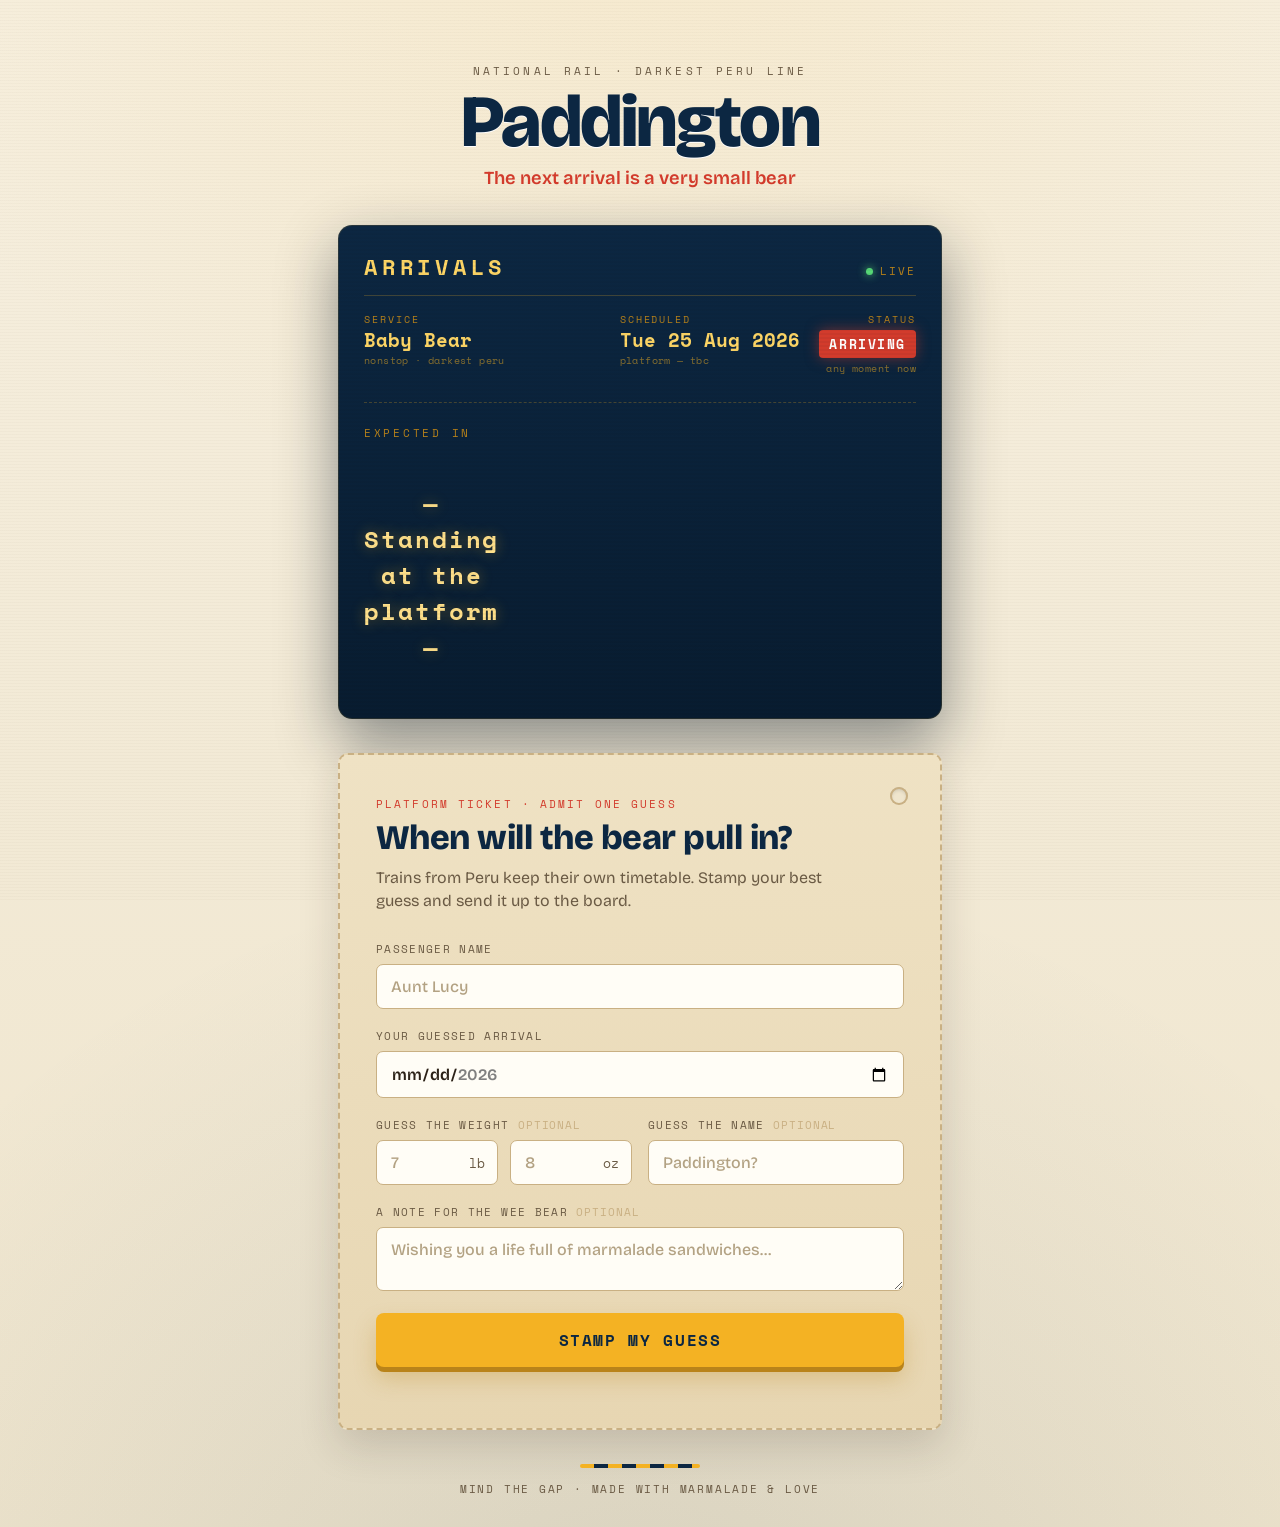
==== public/index.html @ 0357c5b4 "Host on Cloudflare Pages at babybets.themelsoms.com Move the static site into public/ and deploy via" ====
<!DOCTYPE html>
<html lang="en">
<head>
  <meta charset="UTF-8" />
  <meta name="viewport" content="width=device-width, initial-scale=1.0" />
  <title>Now Arriving — Guess the Due Date</title>
  <meta name="description" content="The next arrival at Paddington Station is a very small bear. Guess when the train gets in." />
  <link rel="preconnect" href="https://fonts.googleapis.com" />
  <link rel="preconnect" href="https://fonts.gstatic.com" crossorigin />
  <link href="https://fonts.googleapis.com/css2?family=Bricolage+Grotesque:opsz,wght@12..96,400;12..96,600;12..96,700;12..96,800&family=Space+Mono:wght@400;700&display=swap" rel="stylesheet" />
  <link rel="icon" href="data:image/svg+xml,%3Csvg xmlns='http://www.w3.org/2000/svg' viewBox='0 0 100 100'%3E%3Ctext y='.9em' font-size='90'%3E%F0%9F%9A%89%3C/text%3E%3C/svg%3E" />
  <link rel="stylesheet" href="styles.css" />
</head>
<body>
  <main class="station">

    <!-- ───── Station nameplate ───── -->
    <header class="nameboard">
      <span class="nameboard__rail">National Rail · Darkest Peru Line</span>
      <h1 class="nameboard__name">Paddington</h1>
      <span class="nameboard__sub">The next arrival is a very small bear</span>
    </header>

    <!-- ───── Signature: arrivals board ───── -->
    <section class="board" aria-label="Live arrivals board for the next baby">
      <div class="board__bar">
        <span class="board__title">Arrivals</span>
        <span class="board__live"><i></i>Live</span>
      </div>

      <div class="board__service">
        <div class="svc">
          <span class="svc__label">Service</span>
          <span class="svc__value">Baby Bear</span>
          <span class="svc__note">nonstop · darkest peru</span>
        </div>
        <div class="svc">
          <span class="svc__label">Scheduled</span>
          <span class="svc__value">Tue 25 Aug 2026</span>
          <span class="svc__note">platform &mdash; tbc</span>
        </div>
        <div class="svc svc--status">
          <span class="svc__label">Status</span>
          <span class="chip" id="status-chip">On time</span>
          <span class="svc__note" id="status-note">arrivals from Peru rarely are</span>
        </div>
      </div>

      <div class="board__expected">
        <span class="expected__caption">Expected in</span>
        <div class="flaps" id="clock">
          <div class="flap"><span class="flap__num" id="days">--</span><small>days</small></div>
          <div class="flap"><span class="flap__num" id="hours">--</span><small>hrs</small></div>
          <div class="flap"><span class="flap__num" id="minutes">--</span><small>min</small></div>
          <div class="flap"><span class="flap__num" id="seconds">--</span><small>sec</small></div>
        </div>
      </div>
    </section>

    <!-- ───── Platform ticket: the guess form ───── -->
    <section class="ticket" id="form-section">
      <span class="ticket__punch" aria-hidden="true"></span>

      <div class="ticket__head">
        <span class="ticket__eyebrow">Platform Ticket · Admit one guess</span>
        <h2 class="ticket__title">When will the bear pull in?</h2>
        <p class="ticket__lead">Trains from Peru keep their own timetable. Stamp your best guess and send it up to the board.</p>
      </div>

      <form id="guess-form" class="ticket__form" novalidate>
        <label class="field">
          <span class="field__label">Passenger name</span>
          <input type="text" name="name" id="name" placeholder="Aunt Lucy" required maxlength="60" />
        </label>

        <label class="field">
          <span class="field__label">Your guessed arrival</span>
          <input type="date" name="guess_date" id="guess_date" required min="2026-06-14" max="2026-12-31" />
        </label>

        <div class="field-row">
          <div class="field">
            <span class="field__label">Guess the weight <em>optional</em></span>
            <div class="weight-group">
              <span class="weight-unit">
                <input type="number" id="weight_lb" inputmode="numeric" min="0" max="20" step="1" placeholder="7" aria-label="Weight in pounds" />
                <span class="weight-unit__suffix">lb</span>
              </span>
              <span class="weight-unit">
                <input type="number" id="weight_oz" inputmode="numeric" min="0" max="15" step="1" placeholder="8" aria-label="Weight in ounces" />
                <span class="weight-unit__suffix">oz</span>
              </span>
            </div>
          </div>
          <label class="field">
            <span class="field__label">Guess the name <em>optional</em></span>
            <input type="text" name="name_guess" id="name_guess" placeholder="Paddington?" maxlength="40" />
          </label>
        </div>

        <label class="field">
          <span class="field__label">A note for the wee bear <em>optional</em></span>
          <textarea name="message" id="message" rows="2" placeholder="Wishing you a life full of marmalade sandwiches…" maxlength="280"></textarea>
        </label>

        <button type="submit" id="submit-btn" class="stamp-btn">Stamp my guess</button>
        <p class="status" id="status" role="status" aria-live="polite"></p>
      </form>
    </section>

    <!-- ───── Stamped confirmation ───── -->
    <section class="ticket logged hidden" id="thanks" aria-live="polite">
      <span class="ticket__punch" aria-hidden="true"></span>
      <div class="stamp" aria-hidden="true">
        <span class="stamp__top">Paddington Station</span>
        <span class="stamp__big">Guess<br />Logged</span>
        <span class="stamp__bot" id="stamp-date">— · — · —</span>
      </div>
      <h2 class="ticket__title">Your guess is on the board.</h2>
      <p class="logged__detail" id="thanks-detail"></p>
      <button type="button" id="again-btn" class="ghost-btn">Place another guess</button>
    </section>

    <footer class="platform-edge">
      <span>Mind the gap · made with marmalade &amp; love</span>
    </footer>
  </main>

  <script src="script.js"></script>
</body>
</html>
---- public/styles.css ----
/* ===========================================================
   Now Arriving — Paddington Station
   A railway arrivals board for one very small bear.
   =========================================================== */

:root {
  --platform: #0c2742;     /* rail-navy board base   */
  --platform-2: #081c30;   /* darker board           */
  --flap: #13243b;         /* split-flap tile        */
  --flap-hi: #1b3252;      /* flap top-half highlight */
  --amber: #f4b223;        /* departure-board glow   */
  --amber-dim: #b9831a;    /* dim amber              */
  --signal: #d23b2c;       /* hat red / "delayed"    */
  --ticket: #efe2c4;       /* Manila ticket stock    */
  --ticket-2: #e7d6b2;     /* ticket shade           */
  --ticket-edge: #c9b083;  /* ticket perforation     */
  --ink: #2b2117;          /* stamp ink              */
  --ink-soft: #6a5a44;     /* muted ticket text      */
  --cream: #f6efdf;        /* paper page             */
  --cream-2: #efe5cd;
  --stamp: #b53326;        /* rubber-stamp red       */

  --board-shadow: 0 24px 60px rgba(8, 22, 38, 0.45);
  --display: "Bricolage Grotesque", system-ui, sans-serif;
  --mono: "Space Mono", ui-monospace, monospace;
}

* { box-sizing: border-box; }
html, body { margin: 0; padding: 0; }

body {
  font-family: var(--display);
  color: var(--ink);
  background:
    radial-gradient(120% 80% at 50% -10%, rgba(244,178,35,0.10), transparent 55%),
    radial-gradient(120% 90% at 50% 110%, rgba(12,39,66,0.10), transparent 60%),
    linear-gradient(180deg, var(--cream) 0%, var(--cream-2) 100%);
  min-height: 100vh;
  -webkit-font-smoothing: antialiased;
}

/* faint paper grain */
body::before {
  content: "";
  position: fixed;
  inset: 0;
  pointer-events: none;
  background-image:
    repeating-linear-gradient(0deg, rgba(43,33,23,0.018) 0 1px, transparent 1px 3px);
  z-index: 0;
}

.station {
  position: relative;
  z-index: 1;
  width: 100%;
  max-width: 660px;
  margin: 0 auto;
  padding: clamp(20px, 5vw, 56px) clamp(16px, 4vw, 28px) 0;
  display: flex;
  flex-direction: column;
  gap: clamp(22px, 4vw, 34px);
}

/* ───────────── Station nameplate ───────────── */
.nameboard {
  text-align: center;
  padding: 4px 0 2px;
}
.nameboard__rail {
  display: inline-block;
  font-family: var(--mono);
  font-size: 0.7rem;
  letter-spacing: 0.28em;
  text-transform: uppercase;
  color: var(--ink-soft);
  padding-bottom: 10px;
}
.nameboard__name {
  margin: 0;
  font-size: clamp(2.6rem, 11vw, 4.6rem);
  font-weight: 800;
  font-variation-settings: "opsz" 96;
  letter-spacing: -0.02em;
  line-height: 0.92;
  color: var(--platform);
  /* enamel station-sign double border */
  text-shadow: 0 1px 0 #fff;
}
.nameboard__sub {
  display: block;
  margin-top: 10px;
  font-size: clamp(0.95rem, 2.6vw, 1.15rem);
  font-weight: 600;
  color: var(--signal);
}

/* ───────────── Arrivals board (signature) ───────────── */
.board {
  background:
    linear-gradient(180deg, var(--platform) 0%, var(--platform-2) 100%);
  border-radius: 14px;
  padding: clamp(16px, 3.4vw, 26px);
  box-shadow: var(--board-shadow), inset 0 0 0 1px rgba(244,178,35,0.12);
  color: var(--amber);
  position: relative;
  overflow: hidden;
}
/* subtle screen scanline */
.board::after {
  content: "";
  position: absolute;
  inset: 0;
  pointer-events: none;
  background: repeating-linear-gradient(0deg, rgba(0,0,0,0.10) 0 2px, transparent 2px 4px);
  opacity: 0.35;
  mix-blend-mode: multiply;
}

.board__bar {
  display: flex;
  align-items: baseline;
  justify-content: space-between;
  border-bottom: 1px solid rgba(244,178,35,0.22);
  padding-bottom: 12px;
  margin-bottom: 16px;
}
.board__title {
  font-family: var(--mono);
  font-weight: 700;
  font-size: clamp(1.05rem, 3.4vw, 1.35rem);
  letter-spacing: 0.22em;
  text-transform: uppercase;
  color: #ffd766;
}
.board__live {
  font-family: var(--mono);
  font-size: 0.68rem;
  letter-spacing: 0.18em;
  text-transform: uppercase;
  color: var(--amber-dim);
  display: inline-flex;
  align-items: center;
  gap: 7px;
}
.board__live i {
  width: 7px; height: 7px;
  border-radius: 50%;
  background: #57d977;
  box-shadow: 0 0 8px #57d977;
  animation: pulse 2s ease-in-out infinite;
}

.board__service {
  display: grid;
  grid-template-columns: minmax(0, 1.3fr) minmax(0, 1fr) auto;
  gap: 14px;
  align-items: start;
}
.svc { display: flex; flex-direction: column; gap: 3px; min-width: 0; }
.svc__label {
  font-family: var(--mono);
  font-size: 0.62rem;
  letter-spacing: 0.2em;
  text-transform: uppercase;
  color: var(--amber-dim);
}
.svc__value {
  font-family: var(--mono);
  font-size: clamp(0.95rem, 3vw, 1.18rem);
  font-weight: 700;
  color: #ffd766;
  line-height: 1.1;
}
.svc__note {
  font-family: var(--mono);
  font-size: 0.62rem;
  letter-spacing: 0.04em;
  color: rgba(244,178,35,0.55);
}
.svc--status { align-items: flex-end; text-align: right; }
.chip {
  font-family: var(--mono);
  font-weight: 700;
  font-size: 0.82rem;
  letter-spacing: 0.12em;
  text-transform: uppercase;
  color: var(--platform);
  background: var(--amber);
  padding: 4px 10px;
  border-radius: 4px;
  box-shadow: 0 0 14px rgba(244,178,35,0.45);
}
.chip.late {
  background: var(--signal);
  color: #fff;
  box-shadow: 0 0 14px rgba(210,59,44,0.5);
}

/* expected-in flap row */
.board__expected {
  margin-top: clamp(18px, 3.2vw, 26px);
  border-top: 1px dashed rgba(244,178,35,0.25);
  padding-top: clamp(16px, 3vw, 22px);
}
.expected__caption {
  display: block;
  font-family: var(--mono);
  font-size: 0.66rem;
  letter-spacing: 0.26em;
  text-transform: uppercase;
  color: var(--amber-dim);
  margin-bottom: 12px;
}
.flaps {
  display: grid;
  grid-template-columns: repeat(4, 1fr);
  gap: clamp(8px, 2vw, 14px);
}
.flap {
  position: relative;
  background: linear-gradient(180deg, var(--flap-hi) 0%, var(--flap-hi) 49.6%, var(--flap) 50.4%, var(--platform-2) 100%);
  border-radius: 8px;
  padding: clamp(12px, 2.6vw, 18px) 4px clamp(8px, 1.8vw, 12px);
  text-align: center;
  box-shadow: inset 0 1px 0 rgba(255,255,255,0.06), 0 6px 14px rgba(0,0,0,0.3);
  overflow: hidden;
}
/* the split-flap seam */
.flap::before {
  content: "";
  position: absolute;
  left: 6px; right: 6px;
  top: calc(50% - 7px);
  height: 1px;
  background: rgba(0,0,0,0.55);
  z-index: 2;
}
.flap__num {
  display: block;
  font-family: var(--mono);
  font-weight: 700;
  font-size: clamp(1.9rem, 8vw, 3rem);
  line-height: 1;
  color: #ffe08a;
  text-shadow: 0 0 12px rgba(244,178,35,0.35);
  font-variant-numeric: tabular-nums;
}
.flap small {
  display: block;
  margin-top: 7px;
  font-family: var(--mono);
  font-size: 0.6rem;
  letter-spacing: 0.18em;
  text-transform: uppercase;
  color: var(--amber-dim);
}
.flap.flip .flap__num { animation: flip 0.4s ease; }

.board__arrived {
  text-align: center;
  font-family: var(--mono);
  font-weight: 700;
  font-size: clamp(1.1rem, 4vw, 1.5rem);
  letter-spacing: 0.08em;
  color: #ffe08a;
  text-shadow: 0 0 14px rgba(244,178,35,0.4);
  padding: 8px 0 4px;
}

/* ───────────── Platform ticket (form) ───────────── */
.ticket {
  position: relative;
  background:
    linear-gradient(180deg, var(--ticket) 0%, var(--ticket-2) 100%);
  border-radius: 10px;
  padding: clamp(24px, 5vw, 38px) clamp(20px, 4.5vw, 36px) clamp(20px, 4vw, 30px);
  box-shadow: 0 16px 40px rgba(43,33,23,0.16);
  /* perforated ticket edge */
  border: 2px dashed var(--ticket-edge);
  color: var(--ink);
}
.ticket__punch {
  position: absolute;
  top: clamp(20px, 4.5vw, 32px);
  right: clamp(20px, 4.5vw, 32px);
  width: 18px; height: 18px;
  border-radius: 50%;
  background: var(--cream-2);
  box-shadow: inset 0 0 0 2px var(--ticket-edge), inset 0 2px 4px rgba(0,0,0,0.2);
}

.ticket__eyebrow {
  font-family: var(--mono);
  font-size: 0.66rem;
  letter-spacing: 0.2em;
  text-transform: uppercase;
  color: var(--signal);
}
.ticket__title {
  margin: 8px 0 0;
  font-size: clamp(1.55rem, 5.5vw, 2.15rem);
  font-weight: 800;
  letter-spacing: -0.015em;
  line-height: 1.05;
  color: var(--platform);
}
.ticket__lead {
  margin: 10px 0 0;
  font-size: 1rem;
  line-height: 1.45;
  color: var(--ink-soft);
  max-width: 46ch;
}

.ticket__form { margin-top: clamp(20px, 4vw, 28px); }

.field { display: block; margin-bottom: 18px; }
.field__label {
  display: block;
  font-family: var(--mono);
  font-size: 0.7rem;
  letter-spacing: 0.12em;
  text-transform: uppercase;
  color: var(--ink-soft);
  margin-bottom: 7px;
}
.field__label em {
  font-style: normal;
  color: var(--ticket-edge);
  letter-spacing: 0.08em;
}

.field input,
.field select,
.field textarea {
  display: block;
  width: 100%;
  min-width: 0;
  -webkit-appearance: none;
  appearance: none;
  padding: 12px 14px;
  font-family: var(--display);
  font-size: 1rem;
  font-weight: 600;
  color: var(--ink);
  background: #fffdf6;
  border: 1.5px solid var(--ticket-edge);
  border-radius: 7px;
  transition: border-color 0.15s, box-shadow 0.15s;
}
.field textarea { resize: vertical; font-weight: 500; }

/* iOS renders date inputs with an intrinsic min-width that overflows the
   ticket; resetting appearance (above) lets width:100% apply, and these keep
   the value left-aligned and the calendar picker tucked to the right. */
.field input[type="date"] { min-height: 47px; }
.field input[type="date"]::-webkit-date-and-time-value { text-align: left; margin: 0; }
.field input[type="date"]::-webkit-calendar-picker-indicator { margin-left: auto; }
.field input:focus,
.field select:focus,
.field textarea:focus {
  outline: none;
  border-color: var(--signal);
  box-shadow: 0 0 0 3px rgba(210,59,44,0.16);
}
.field input::placeholder,
.field textarea::placeholder { color: #b3a283; font-weight: 500; }

.field-row { display: flex; gap: 16px; flex-wrap: wrap; }
.field-row .field { flex: 1 1 200px; }

/* weight split into lb + oz */
.weight-group { display: flex; gap: 12px; }
.weight-unit { position: relative; flex: 1; min-width: 0; }
.weight-unit input { padding-right: 36px; }
.weight-unit__suffix {
  position: absolute;
  right: 13px;
  top: 50%;
  transform: translateY(-50%);
  font-family: var(--mono);
  font-size: 0.82rem;
  color: var(--ink-soft);
  pointer-events: none;
}
/* hide native number spinners for a clean ticket field */
.weight-unit input::-webkit-outer-spin-button,
.weight-unit input::-webkit-inner-spin-button {
  -webkit-appearance: none;
  margin: 0;
}
.weight-unit input[type="number"] {
  -moz-appearance: textfield;
  appearance: textfield;
}

/* stamp button */
.stamp-btn {
  width: 100%;
  margin-top: 4px;
  padding: 15px 18px;
  font-family: var(--mono);
  font-weight: 700;
  font-size: 1.02rem;
  letter-spacing: 0.1em;
  text-transform: uppercase;
  cursor: pointer;
  color: var(--platform);
  background: var(--amber);
  border: none;
  border-radius: 8px;
  box-shadow: 0 5px 0 var(--amber-dim), 0 12px 22px rgba(185,131,26,0.3);
  transition: transform 0.08s, box-shadow 0.08s, filter 0.12s;
}
.stamp-btn:hover { filter: brightness(1.04); }
.stamp-btn:active { transform: translateY(4px); box-shadow: 0 1px 0 var(--amber-dim); }
.stamp-btn:disabled { opacity: 0.6; cursor: progress; }

.status {
  text-align: center;
  min-height: 1.2em;
  margin: 14px 0 0;
  font-family: var(--mono);
  font-size: 0.85rem;
  letter-spacing: 0.02em;
}
.status.error { color: var(--signal); }
.status.ok { color: var(--ink-soft); }

/* ───────────── Stamped confirmation ───────────── */
.logged { text-align: center; }
.logged__detail {
  margin: 12px auto 0;
  max-width: 44ch;
  font-size: 1.05rem;
  line-height: 1.5;
  color: var(--ink-soft);
}
.logged .ticket__title { margin-top: 18px; }

.stamp {
  display: inline-flex;
  flex-direction: column;
  align-items: center;
  justify-content: center;
  gap: 2px;
  width: 168px;
  height: 168px;
  border-radius: 50%;
  border: 4px double var(--stamp);
  color: var(--stamp);
  transform: rotate(-9deg);
  box-shadow: inset 0 0 0 2px rgba(181,51,38,0.35);
  /* worn-ink texture */
  background:
    radial-gradient(circle at 35% 30%, rgba(255,255,255,0.5) 0 18%, transparent 40%);
  mix-blend-mode: multiply;
  animation: thunk 0.5s cubic-bezier(.2,1.4,.4,1) both;
}
.stamp__top, .stamp__bot {
  font-family: var(--mono);
  font-size: 0.62rem;
  letter-spacing: 0.16em;
  text-transform: uppercase;
}
.stamp__big {
  font-family: var(--mono);
  font-weight: 700;
  font-size: 1.55rem;
  line-height: 1;
  letter-spacing: 0.04em;
  text-transform: uppercase;
  margin: 4px 0;
}

.ghost-btn {
  margin-top: 22px;
  padding: 11px 22px;
  font-family: var(--mono);
  font-weight: 700;
  font-size: 0.82rem;
  letter-spacing: 0.08em;
  text-transform: uppercase;
  cursor: pointer;
  color: var(--platform);
  background: transparent;
  border: 1.5px solid var(--platform);
  border-radius: 7px;
  transition: background 0.15s, color 0.15s;
}
.ghost-btn:hover { background: var(--platform); color: var(--ticket); }

/* ───────────── Platform-edge footer ───────────── */
.platform-edge {
  text-align: center;
  padding: 8px 0 30px;
  margin-top: -8px;
}
.platform-edge span {
  font-family: var(--mono);
  font-size: 0.7rem;
  letter-spacing: 0.16em;
  text-transform: uppercase;
  color: var(--ink-soft);
  position: relative;
  padding-top: 16px;
  display: inline-block;
}
.platform-edge span::before {
  content: "";
  position: absolute;
  top: 0; left: 50%;
  transform: translateX(-50%);
  width: 120px; height: 4px;
  border-radius: 2px;
  background: repeating-linear-gradient(90deg, var(--amber) 0 14px, var(--platform) 14px 28px);
}

.stamp-btn:focus-visible,
.ghost-btn:focus-visible {
  outline: 3px solid var(--signal);
  outline-offset: 3px;
}

.hidden { display: none !important; }

/* ───────────── Motion ───────────── */
@keyframes pulse {
  0%, 100% { opacity: 1; }
  50% { opacity: 0.35; }
}
@keyframes flip {
  0%   { transform: translateY(-8%) scaleY(0.62); opacity: 0.4; }
  55%  { transform: translateY(2%) scaleY(1.05); opacity: 1; }
  100% { transform: translateY(0) scaleY(1); }
}
@keyframes thunk {
  0%   { transform: rotate(-9deg) scale(2.1); opacity: 0; }
  60%  { transform: rotate(-9deg) scale(0.92); opacity: 1; }
  100% { transform: rotate(-9deg) scale(1); }
}

@media (prefers-reduced-motion: reduce) {
  .board__live i { animation: none; }
  .flap.flip .flap__num { animation: none; }
  .stamp { animation: none; }
}

/* ───────────── Responsive ───────────── */
@media (max-width: 520px) {
  .board__service {
    grid-template-columns: minmax(0, 1fr) minmax(0, 1fr);
    gap: 16px 12px;
  }
  .svc--status {
    grid-column: 1 / -1;
    flex-direction: row;
    align-items: center;
    justify-content: space-between;
    text-align: left;
    border-top: 1px dashed rgba(244,178,35,0.2);
    padding-top: 12px;
  }
  .svc--status .svc__label { order: 0; }
}
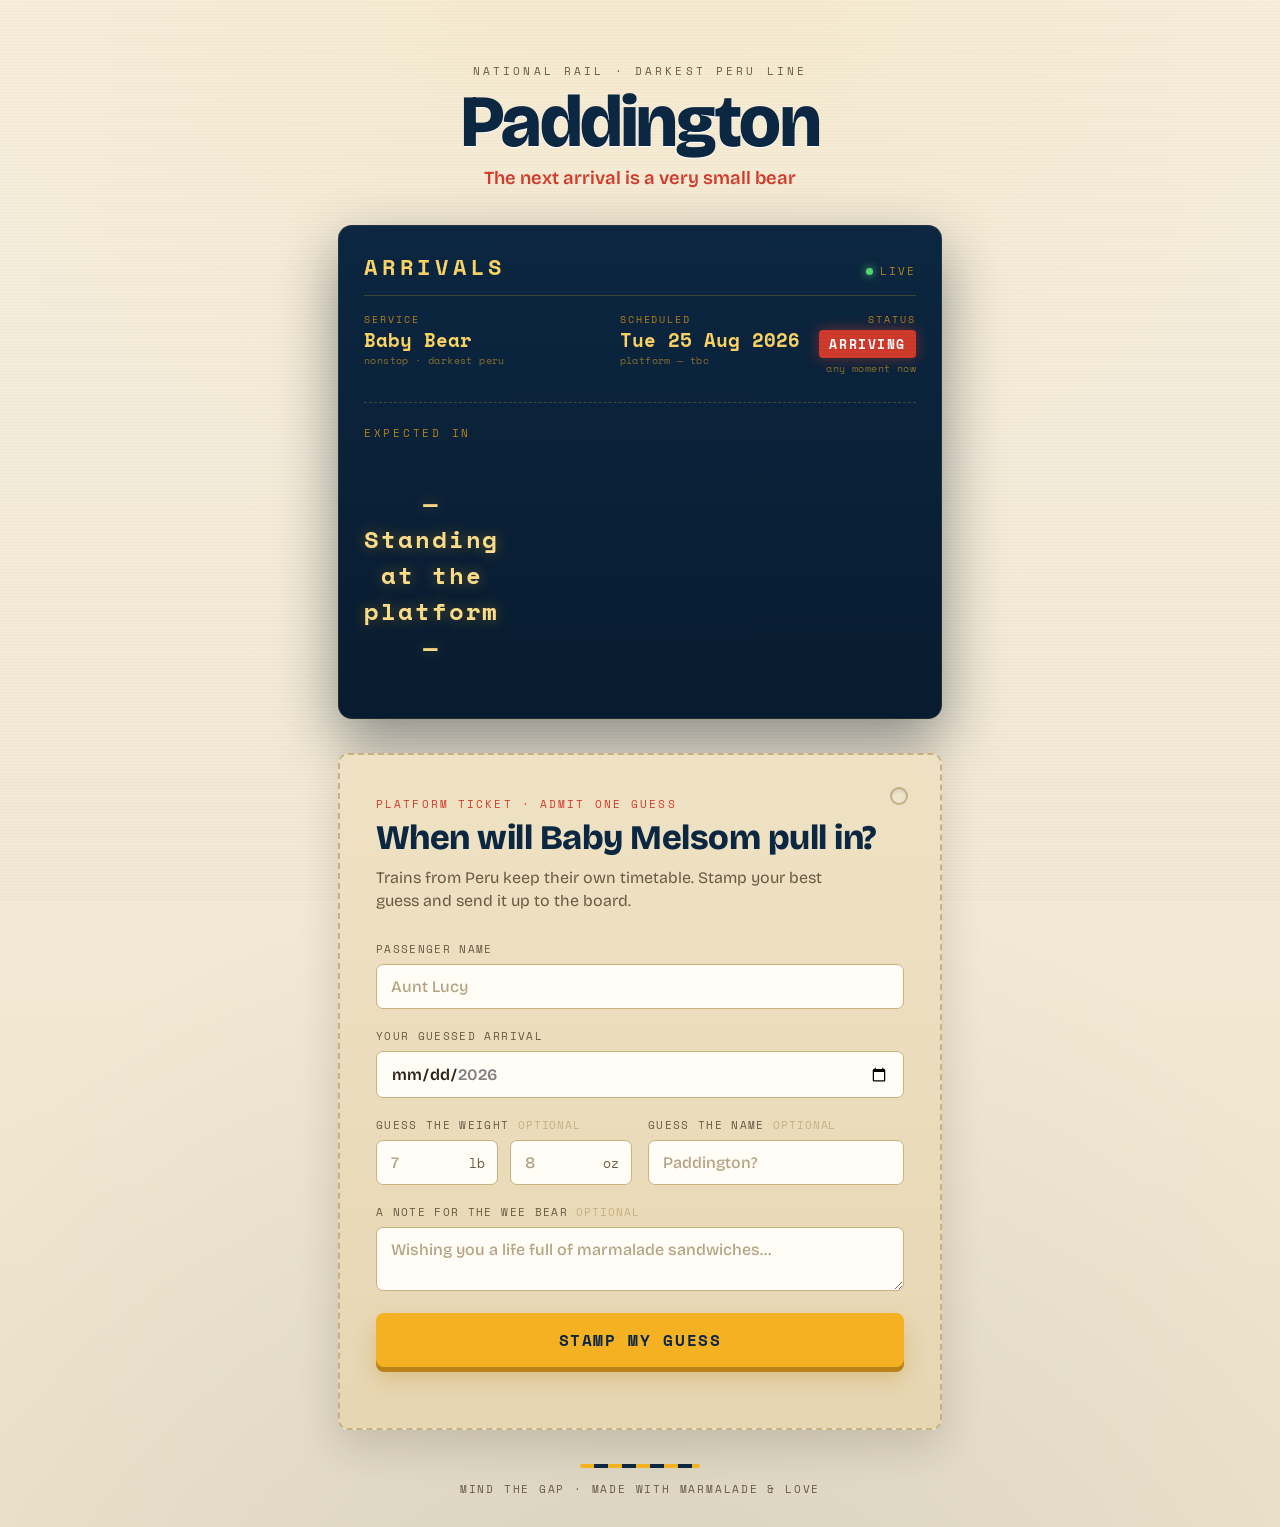
==== commit 66ed2a2e: "Reword ticket title to "When will Baby Melsom pull in?" Co-Authored-By: Claude Opus 4.8 <noreply@ant" ====
--- a/public/index.html
+++ b/public/index.html
@@ -63,7 +63,7 @@
 
       <div class="ticket__head">
         <span class="ticket__eyebrow">Platform Ticket · Admit one guess</span>
-        <h2 class="ticket__title">When will the bear pull in?</h2>
+        <h2 class="ticket__title">When will Baby Melsom pull in?</h2>
         <p class="ticket__lead">Trains from Peru keep their own timetable. Stamp your best guess and send it up to the board.</p>
       </div>
 
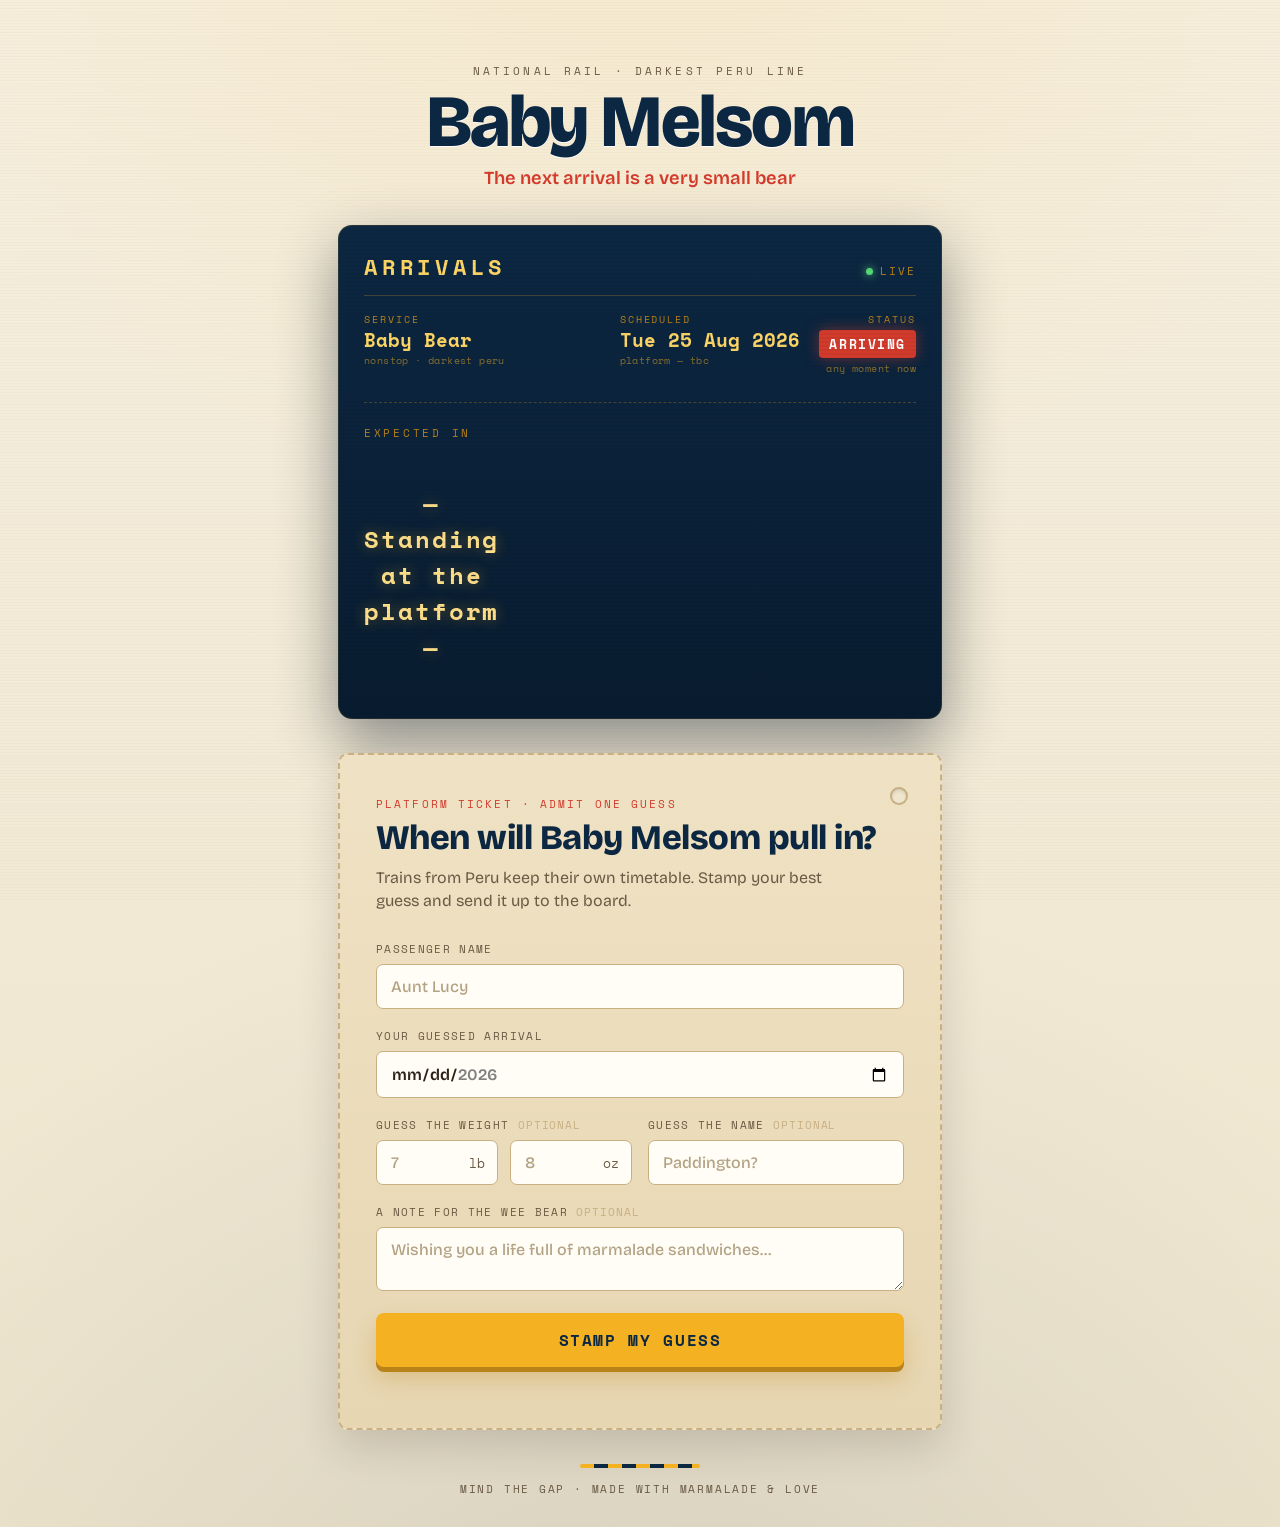
==== commit 7b958db8: "Rename station nameplate from "Paddington" to "Baby Melsom" Co-Authored-By: Claude Opus 4.8 <noreply" ====
--- a/public/index.html
+++ b/public/index.html
@@ -17,7 +17,7 @@
     <!-- ───── Station nameplate ───── -->
     <header class="nameboard">
       <span class="nameboard__rail">National Rail · Darkest Peru Line</span>
-      <h1 class="nameboard__name">Paddington</h1>
+      <h1 class="nameboard__name">Baby Melsom</h1>
       <span class="nameboard__sub">The next arrival is a very small bear</span>
     </header>
 
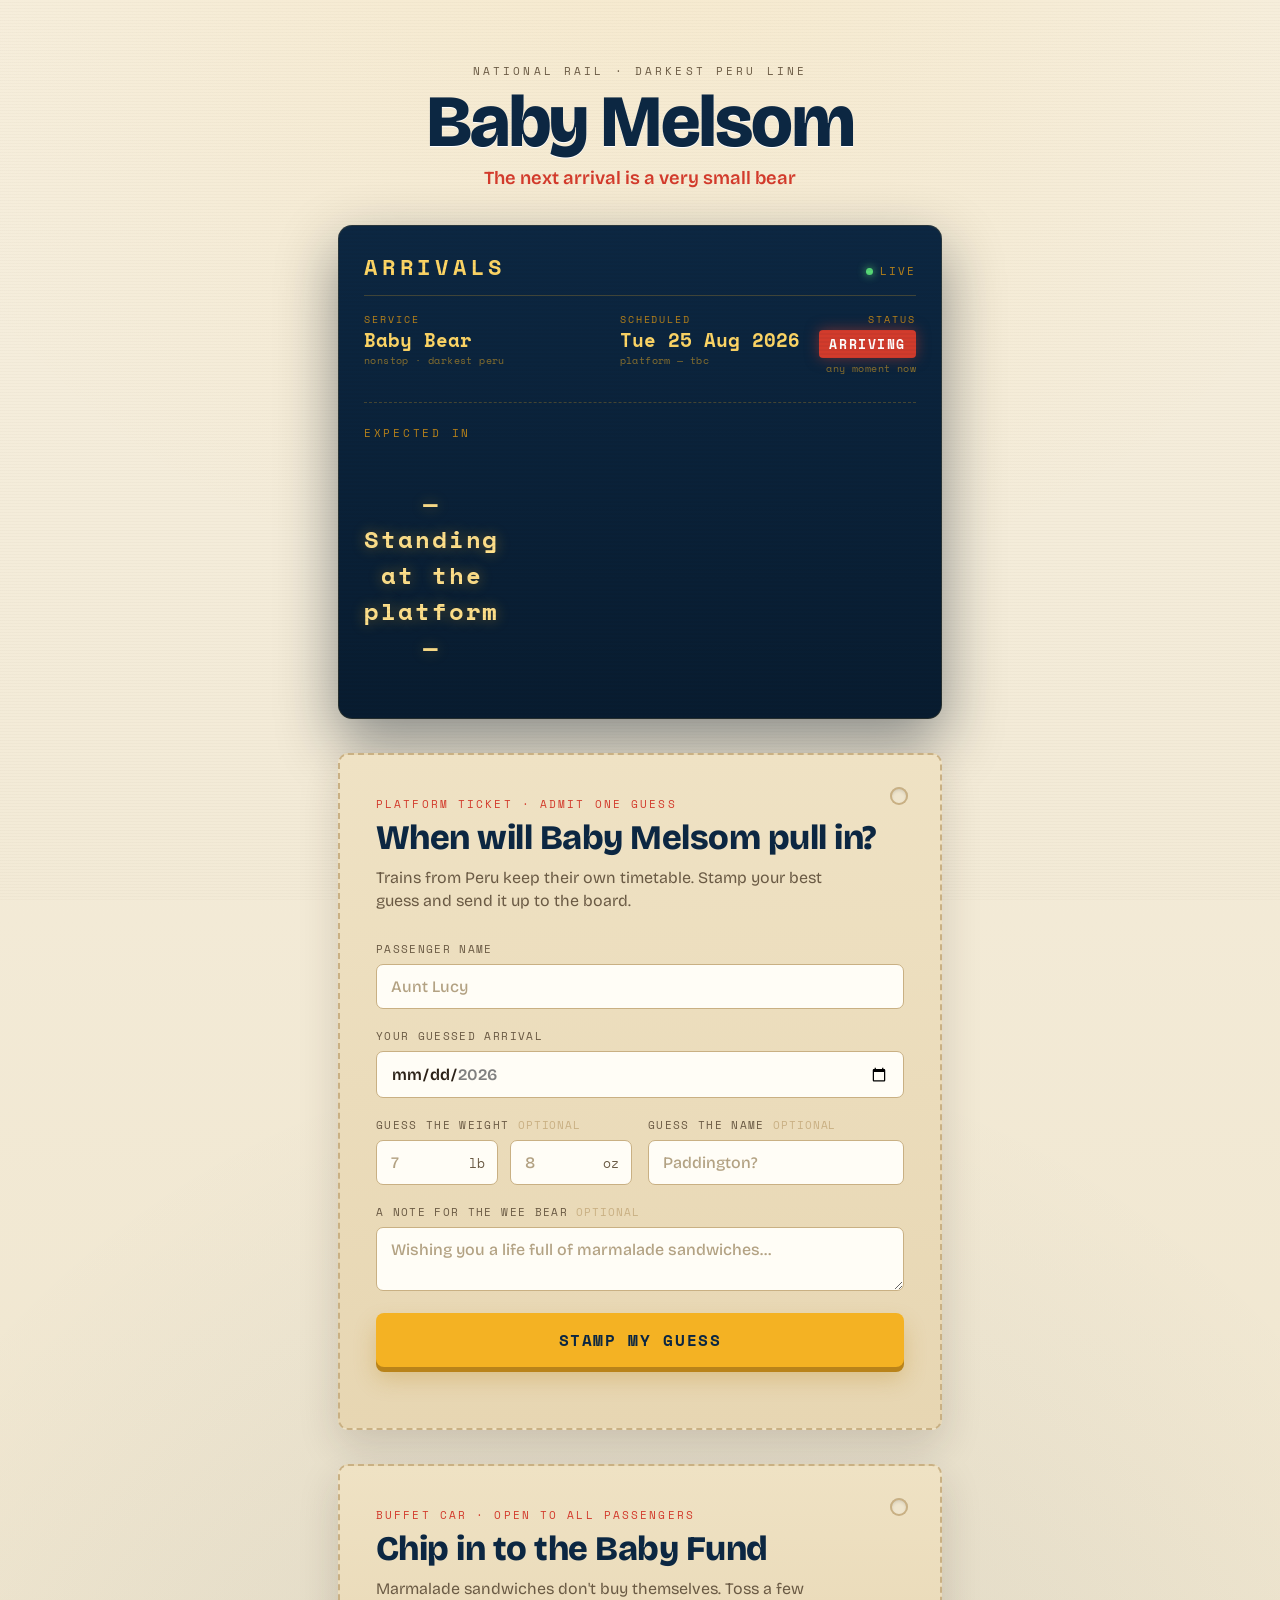
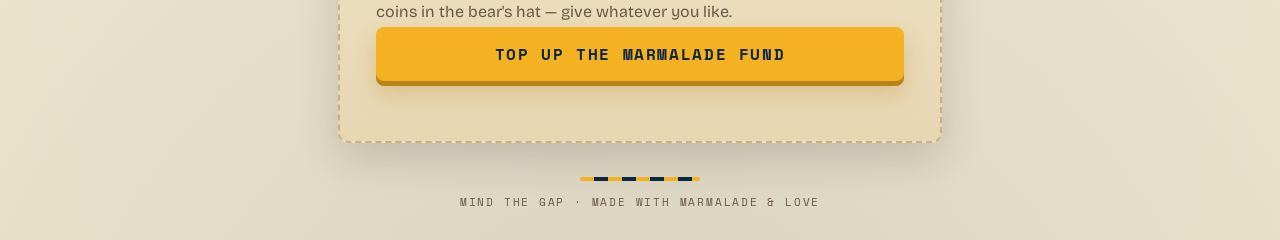
==== commit 69221cb5: "Add Stripe Baby Fund donation section A pay-what-you-want Stripe Payment Link (USD) drives a new 'Bu" ====
--- a/public/index.html
+++ b/public/index.html
@@ -121,6 +121,19 @@
       <button type="button" id="again-btn" class="ghost-btn">Place another guess</button>
     </section>
 
+    <!-- ───── Buffet car: the baby fund ───── -->
+    <section class="ticket fund" id="fund-section">
+      <span class="ticket__punch" aria-hidden="true"></span>
+      <div class="ticket__head">
+        <span class="ticket__eyebrow">Buffet Car · Open to all passengers</span>
+        <h2 class="ticket__title">Chip in to the Baby Fund</h2>
+        <p class="ticket__lead">Marmalade sandwiches don't buy themselves. Toss a
+          few coins in the bear's hat &mdash; give whatever you like.</p>
+      </div>
+      <a href="#" id="donate-btn" class="stamp-btn" rel="noopener" target="_blank">Top up the marmalade fund</a>
+      <p class="status" id="fund-status" role="status" aria-live="polite"></p>
+    </section>
+
     <footer class="platform-edge">
       <span>Mind the gap · made with marmalade &amp; love</span>
     </footer>
--- a/public/styles.css
+++ b/public/styles.css
@@ -416,6 +416,15 @@
 .stamp-btn:hover { filter: brightness(1.04); }
 .stamp-btn:active { transform: translateY(4px); box-shadow: 0 1px 0 var(--amber-dim); }
 .stamp-btn:disabled { opacity: 0.6; cursor: progress; }
+
+/* Anchor styled as the stamp button (Baby Fund donate link) */
+a.stamp-btn {
+  display: block;
+  box-sizing: border-box;
+  text-align: center;
+  text-decoration: none;
+}
+a.stamp-btn.is-disabled { opacity: 0.6; cursor: not-allowed; pointer-events: none; }
 
 .status {
   text-align: center;
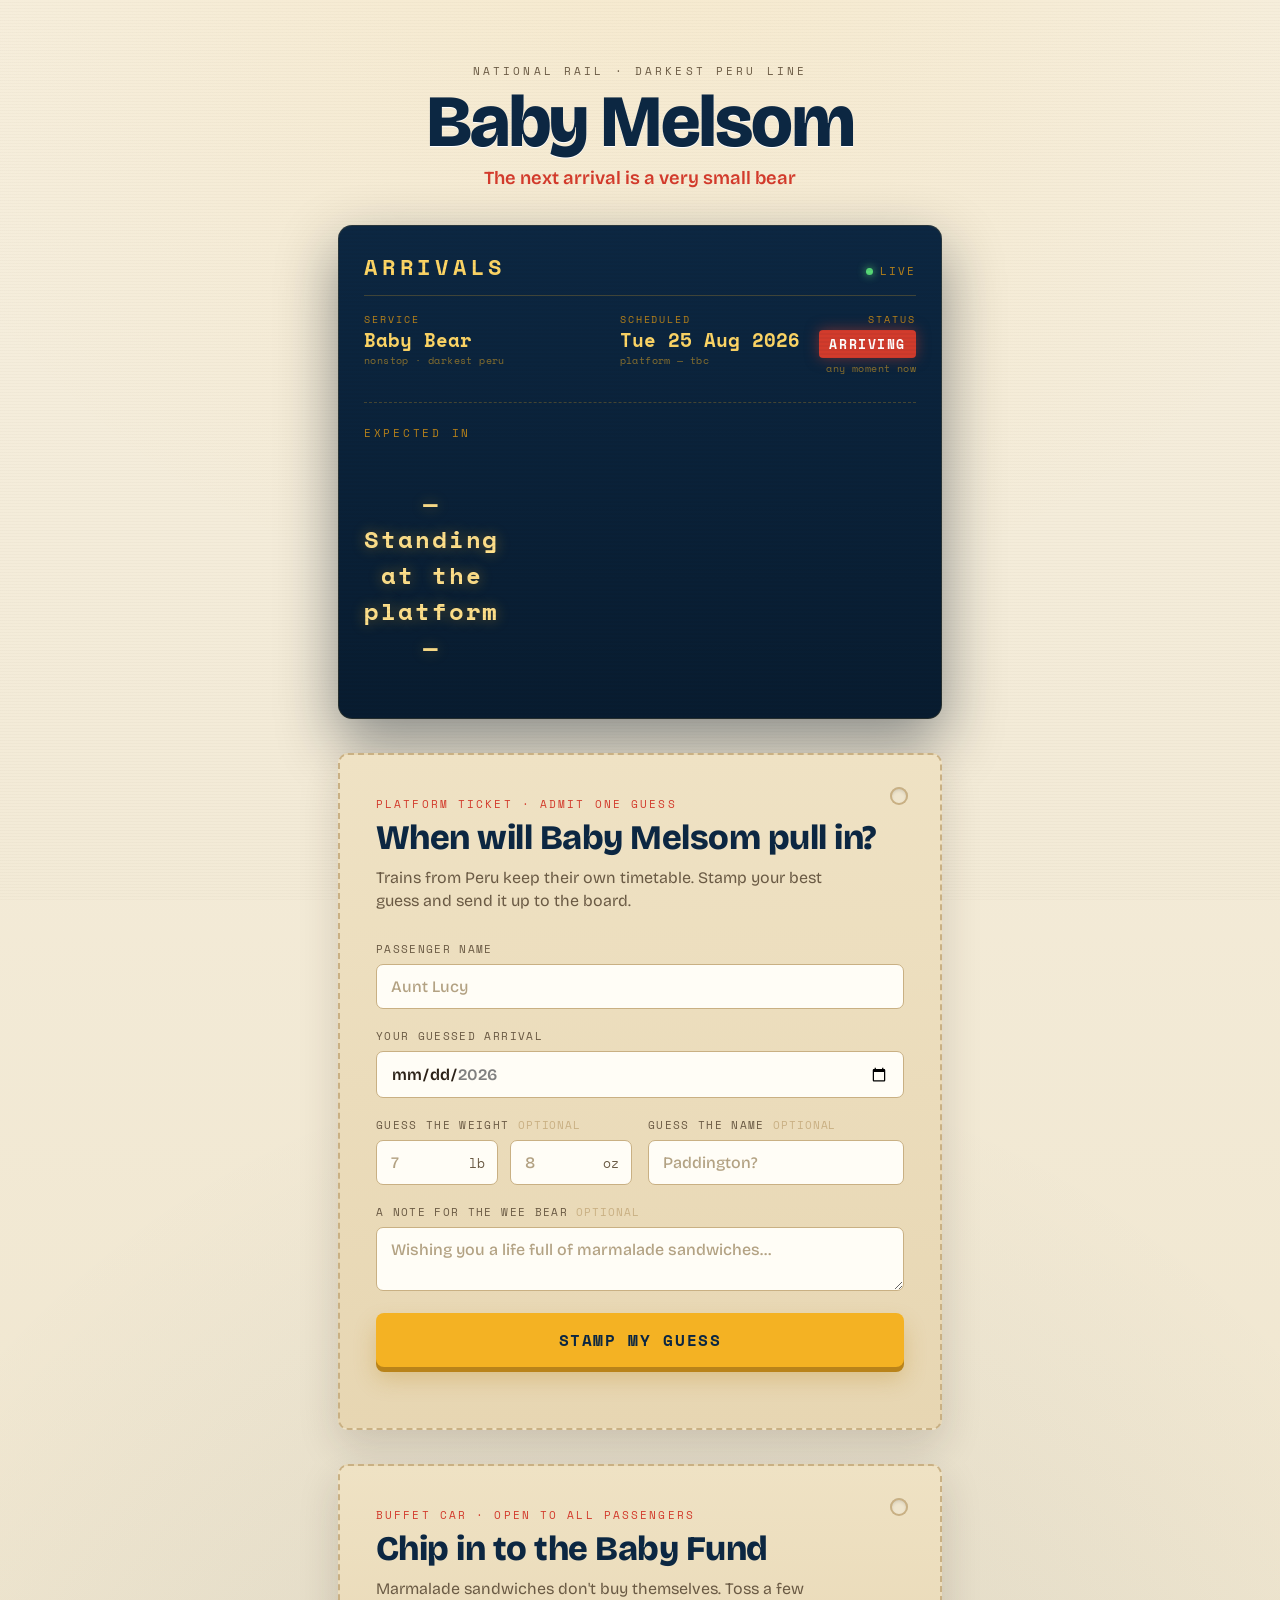
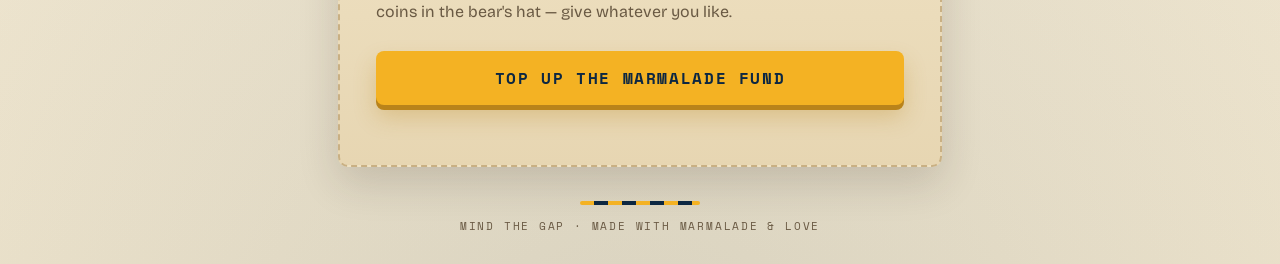
==== commit 79328527: "Fix Baby Fund button: cache-bust assets, add spacing Returning visitors were served a 4-hour-cached " ====
--- a/public/index.html
+++ b/public/index.html
@@ -9,7 +9,7 @@
   <link rel="preconnect" href="https://fonts.gstatic.com" crossorigin />
   <link href="https://fonts.googleapis.com/css2?family=Bricolage+Grotesque:opsz,wght@12..96,400;12..96,600;12..96,700;12..96,800&family=Space+Mono:wght@400;700&display=swap" rel="stylesheet" />
   <link rel="icon" href="data:image/svg+xml,%3Csvg xmlns='http://www.w3.org/2000/svg' viewBox='0 0 100 100'%3E%3Ctext y='.9em' font-size='90'%3E%F0%9F%9A%89%3C/text%3E%3C/svg%3E" />
-  <link rel="stylesheet" href="styles.css" />
+  <link rel="stylesheet" href="styles.css?v=2" />
 </head>
 <body>
   <main class="station">
@@ -139,6 +139,6 @@
     </footer>
   </main>
 
-  <script src="script.js"></script>
+  <script src="script.js?v=2"></script>
 </body>
 </html>
--- a/public/styles.css
+++ b/public/styles.css
@@ -425,6 +425,9 @@
   text-decoration: none;
 }
 a.stamp-btn.is-disabled { opacity: 0.6; cursor: not-allowed; pointer-events: none; }
+/* The fund button stands alone (no .ticket__form wrapper) — give it the same
+   breathing room the form provides above the submit button. */
+.fund .stamp-btn { margin-top: clamp(20px, 4vw, 28px); }
 
 .status {
   text-align: center;
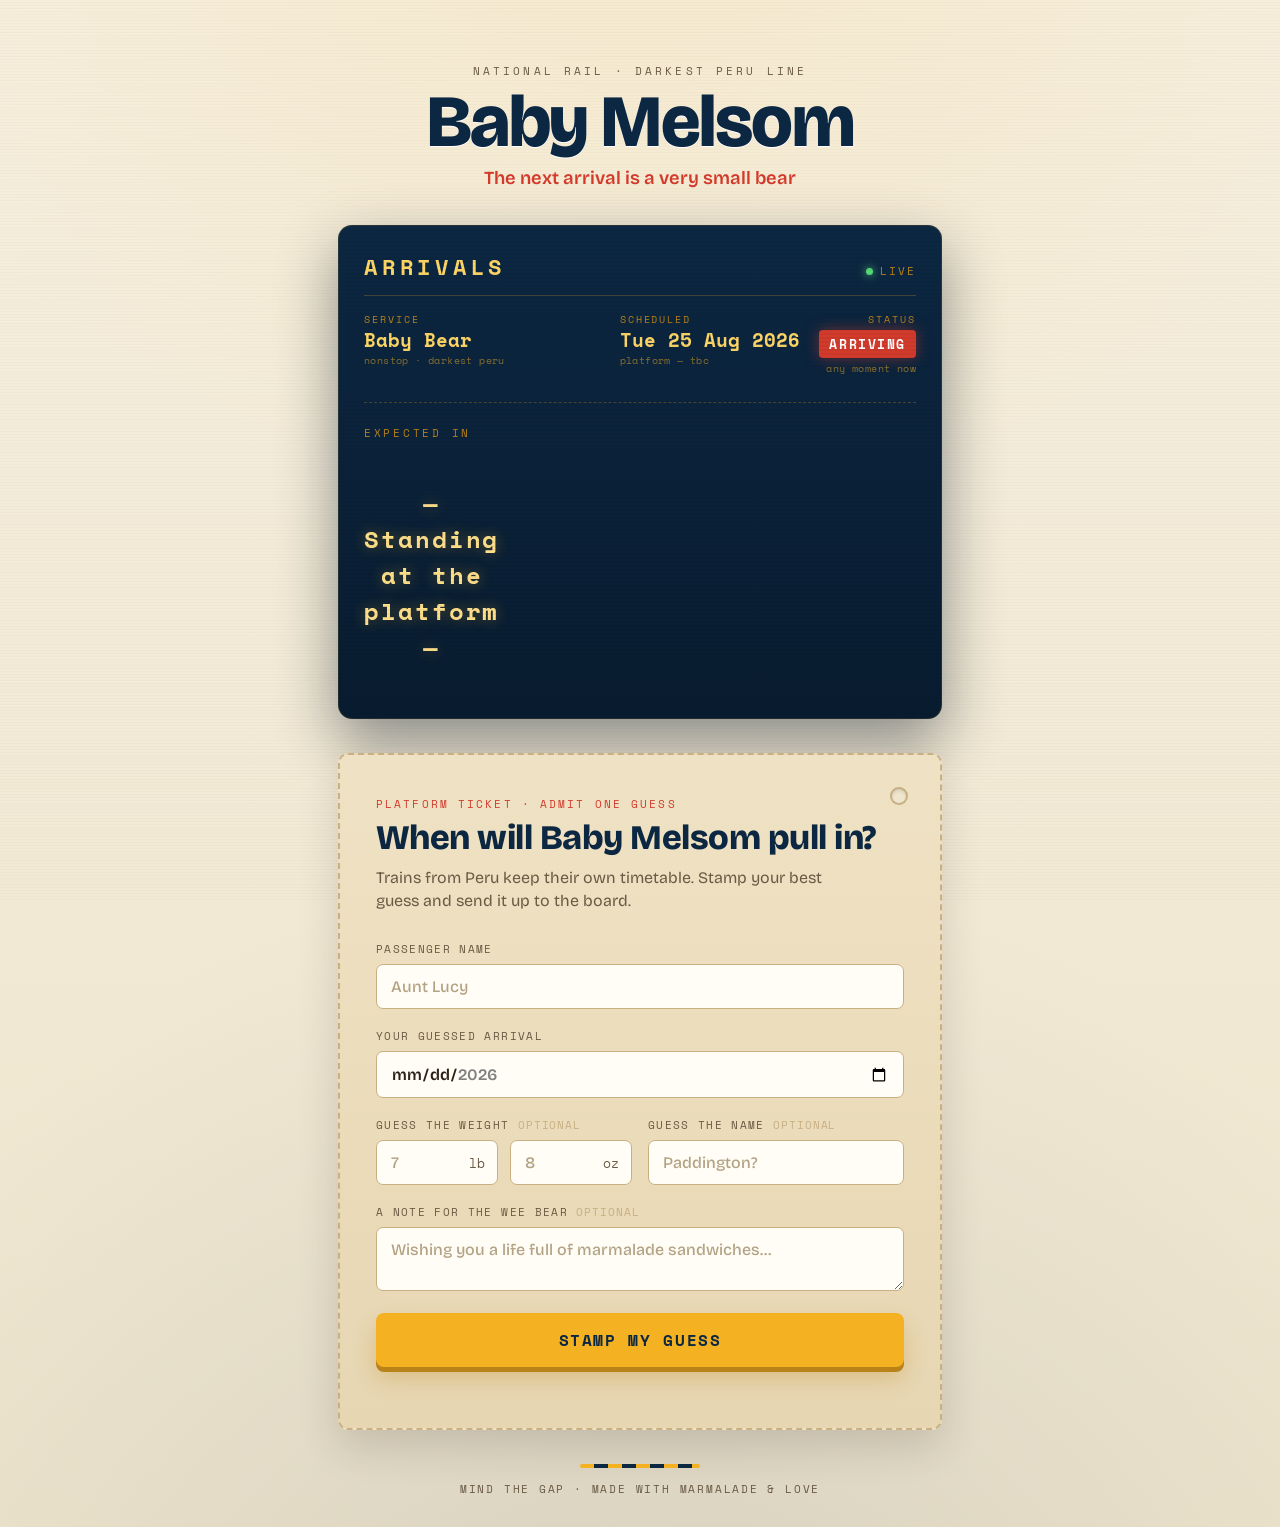
==== commit d45b8489: "Remove Stripe Baby Fund donation feature Reverts the donation section, DONATE_URL wiring, anchor-as-" ====
--- a/public/index.html
+++ b/public/index.html
@@ -9,7 +9,7 @@
   <link rel="preconnect" href="https://fonts.gstatic.com" crossorigin />
   <link href="https://fonts.googleapis.com/css2?family=Bricolage+Grotesque:opsz,wght@12..96,400;12..96,600;12..96,700;12..96,800&family=Space+Mono:wght@400;700&display=swap" rel="stylesheet" />
   <link rel="icon" href="data:image/svg+xml,%3Csvg xmlns='http://www.w3.org/2000/svg' viewBox='0 0 100 100'%3E%3Ctext y='.9em' font-size='90'%3E%F0%9F%9A%89%3C/text%3E%3C/svg%3E" />
-  <link rel="stylesheet" href="styles.css?v=2" />
+  <link rel="stylesheet" href="styles.css?v=3" />
 </head>
 <body>
   <main class="station">
@@ -121,24 +121,11 @@
       <button type="button" id="again-btn" class="ghost-btn">Place another guess</button>
     </section>
 
-    <!-- ───── Buffet car: the baby fund ───── -->
-    <section class="ticket fund" id="fund-section">
-      <span class="ticket__punch" aria-hidden="true"></span>
-      <div class="ticket__head">
-        <span class="ticket__eyebrow">Buffet Car · Open to all passengers</span>
-        <h2 class="ticket__title">Chip in to the Baby Fund</h2>
-        <p class="ticket__lead">Marmalade sandwiches don't buy themselves. Toss a
-          few coins in the bear's hat &mdash; give whatever you like.</p>
-      </div>
-      <a href="#" id="donate-btn" class="stamp-btn" rel="noopener" target="_blank">Top up the marmalade fund</a>
-      <p class="status" id="fund-status" role="status" aria-live="polite"></p>
-    </section>
-
     <footer class="platform-edge">
       <span>Mind the gap · made with marmalade &amp; love</span>
     </footer>
   </main>
 
-  <script src="script.js?v=2"></script>
+  <script src="script.js?v=3"></script>
 </body>
 </html>
--- a/public/styles.css
+++ b/public/styles.css
@@ -416,18 +416,6 @@
 .stamp-btn:hover { filter: brightness(1.04); }
 .stamp-btn:active { transform: translateY(4px); box-shadow: 0 1px 0 var(--amber-dim); }
 .stamp-btn:disabled { opacity: 0.6; cursor: progress; }
-
-/* Anchor styled as the stamp button (Baby Fund donate link) */
-a.stamp-btn {
-  display: block;
-  box-sizing: border-box;
-  text-align: center;
-  text-decoration: none;
-}
-a.stamp-btn.is-disabled { opacity: 0.6; cursor: not-allowed; pointer-events: none; }
-/* The fund button stands alone (no .ticket__form wrapper) — give it the same
-   breathing room the form provides above the submit button. */
-.fund .stamp-btn { margin-top: clamp(20px, 4vw, 28px); }
 
 .status {
   text-align: center;
